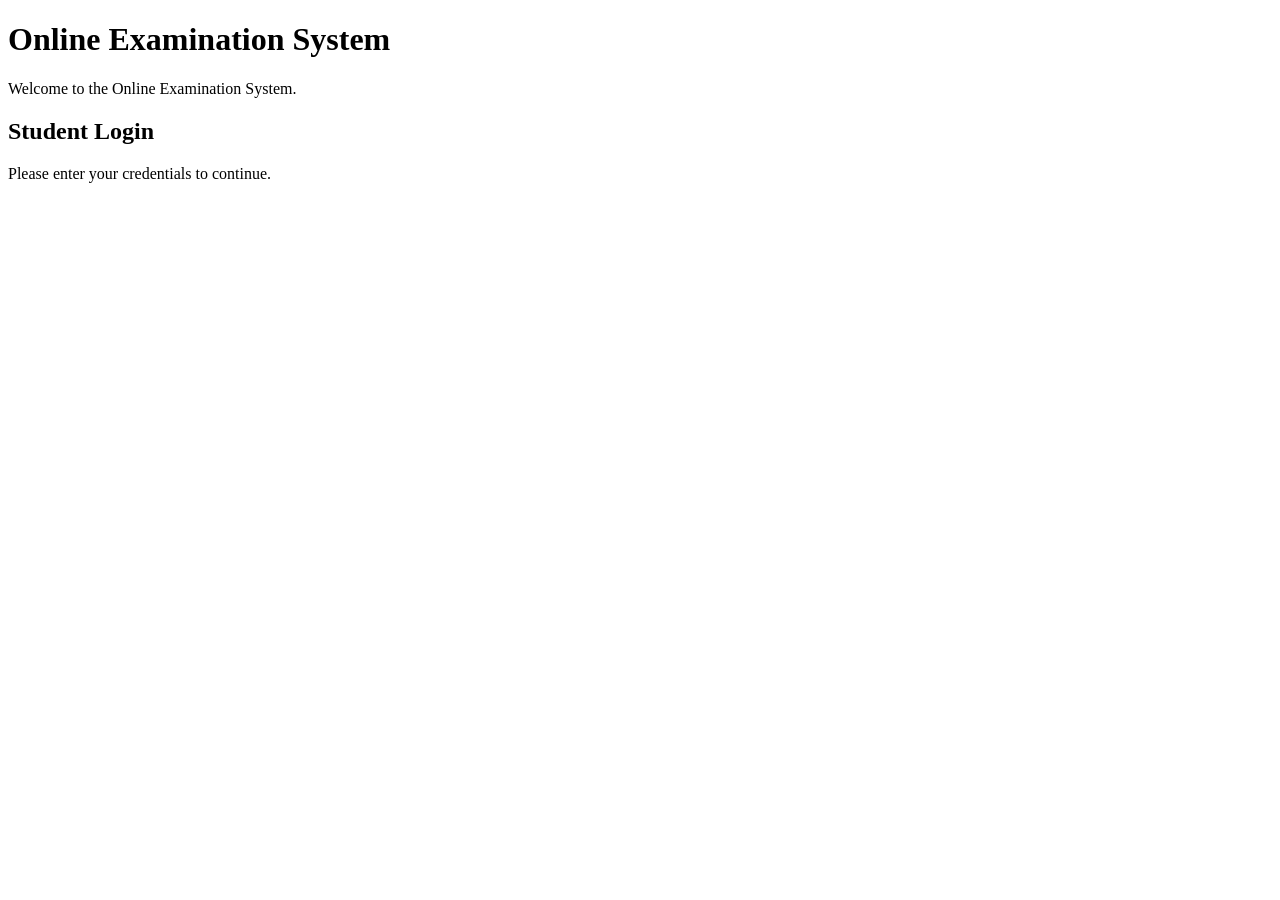
==== index.html @ 04d84b93 "Added Login Page Structure" ====
<!DOCTYPE html>
<html>
<head>
    <title>Online Examination System</title>
</head>
<body>

    <h1>Online Examination System</h1>

    <p>Welcome to the Online Examination System.</p>

    <h2>Student Login</h2>

    <div id="login-section">
        <p>Please enter your credentials to continue.</p>
    </div>

</body>
</html>
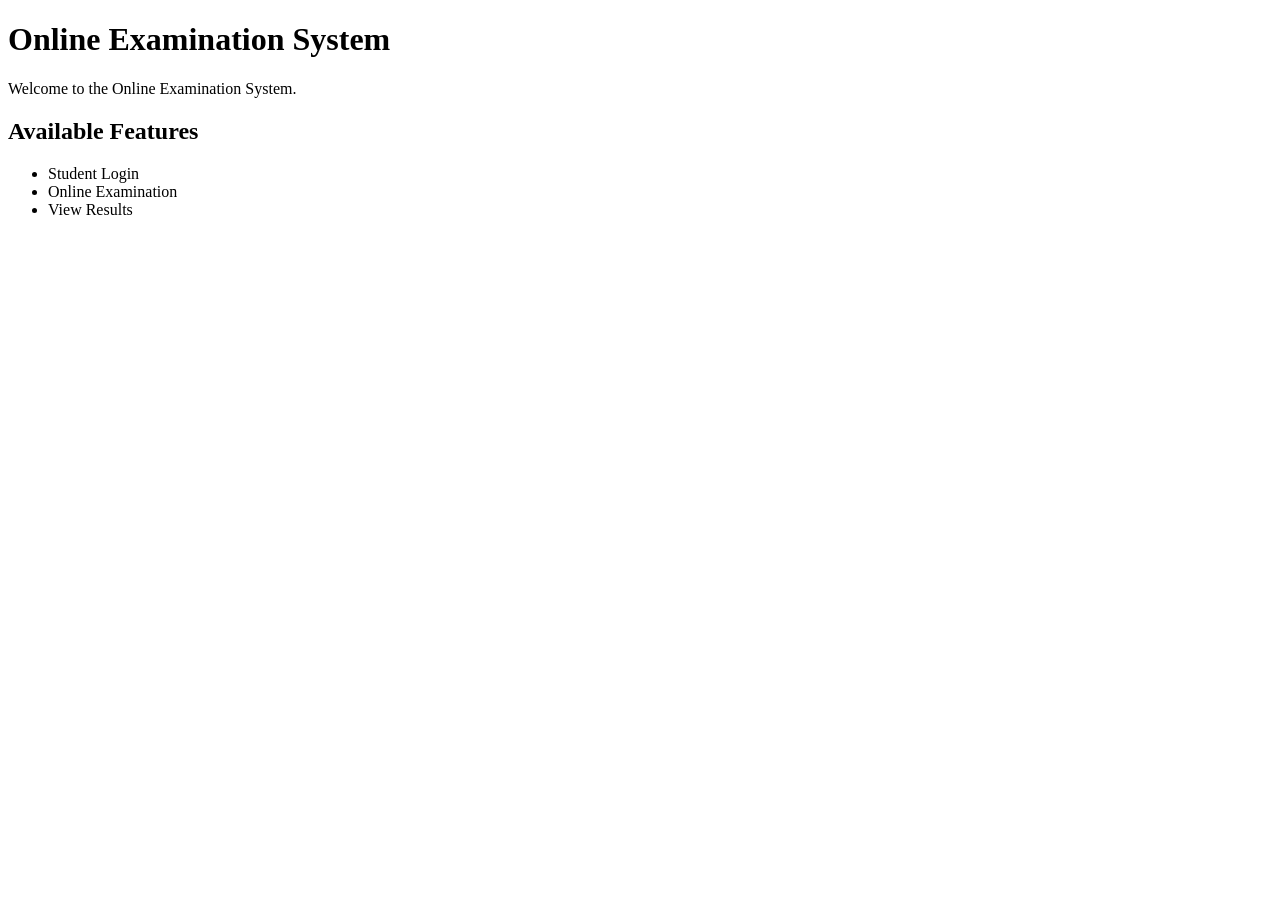
==== commit 300b7077: "restored original state" ====
--- a/index.html
+++ b/index.html
@@ -9,11 +9,13 @@
 
     <p>Welcome to the Online Examination System.</p>
 
-    <h2>Student Login</h2>
+    <h2>Available Features</h2>
 
-    <div id="login-section">
-        <p>Please enter your credentials to continue.</p>
-    </div>
+    <ul>
+        <li>Student Login</li>
+        <li>Online Examination</li>
+        <li>View Results</li>
+    </ul>
 
 </body>
 </html>
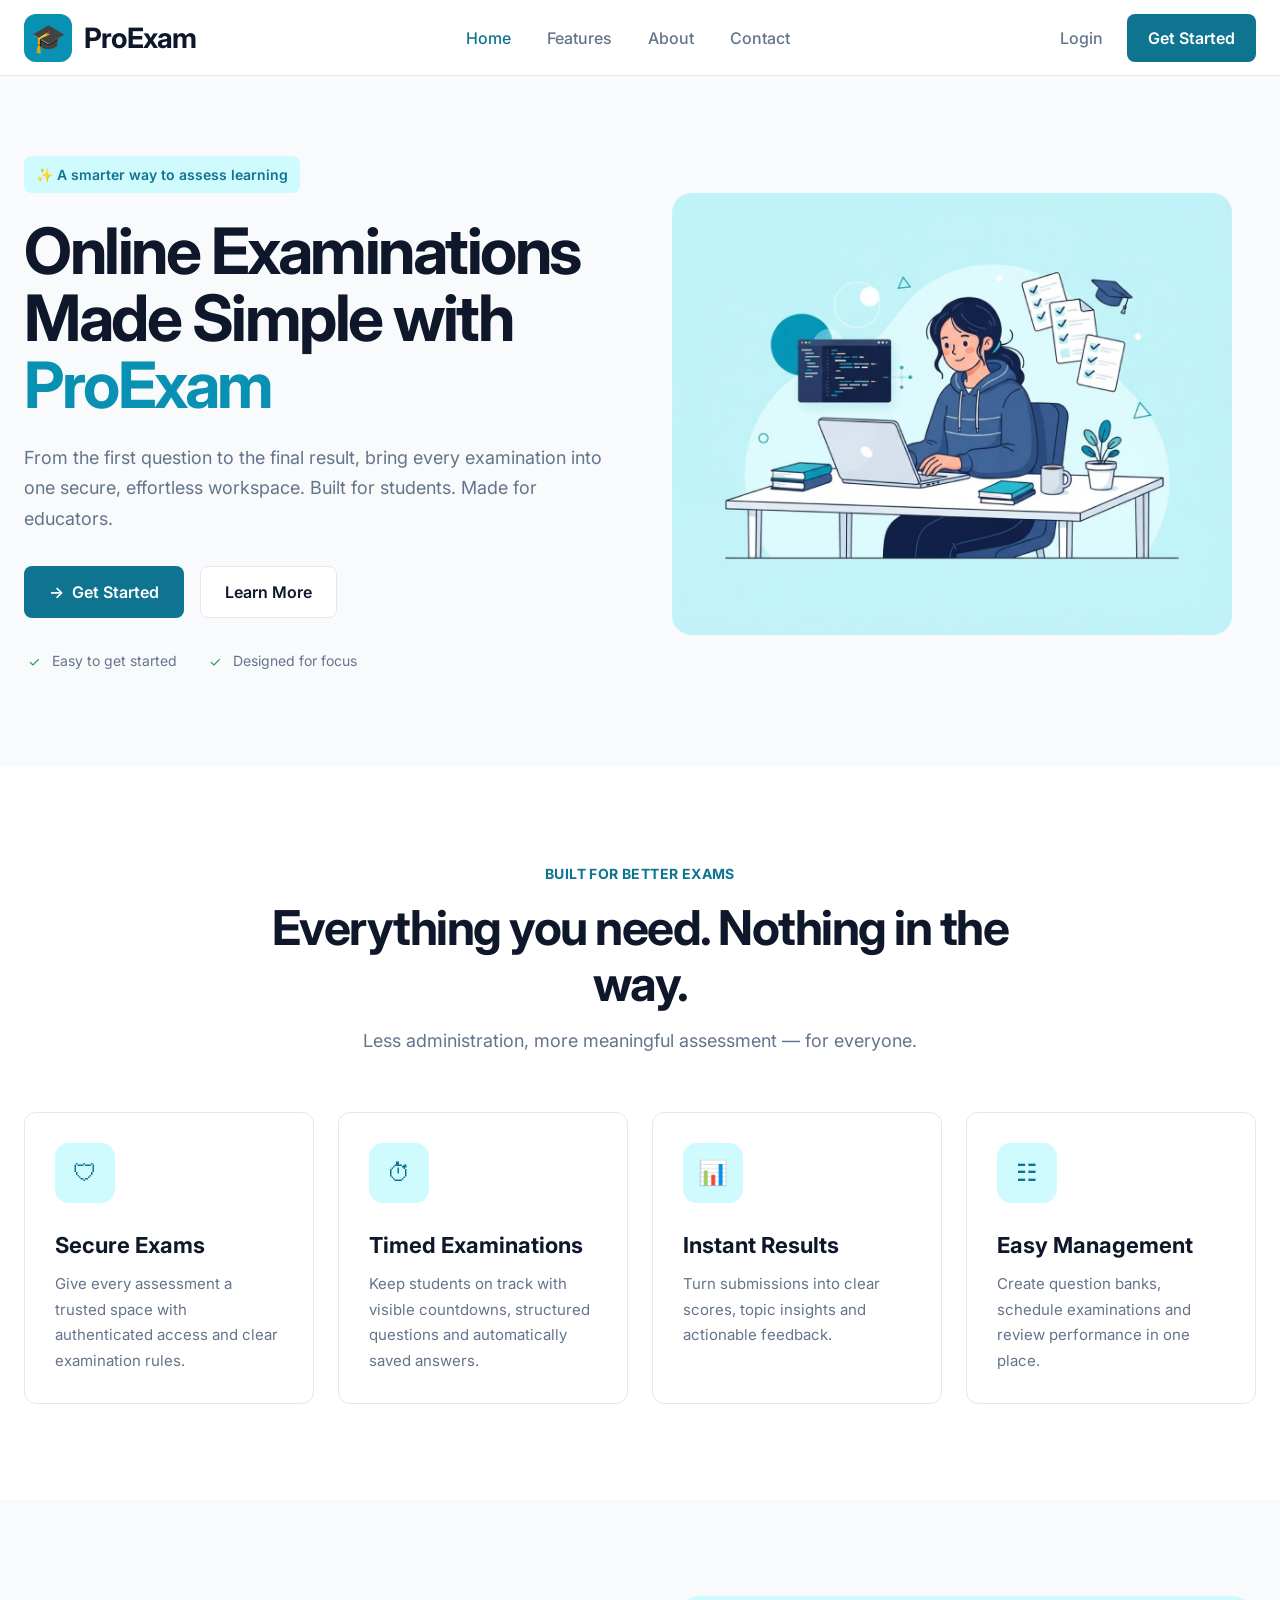
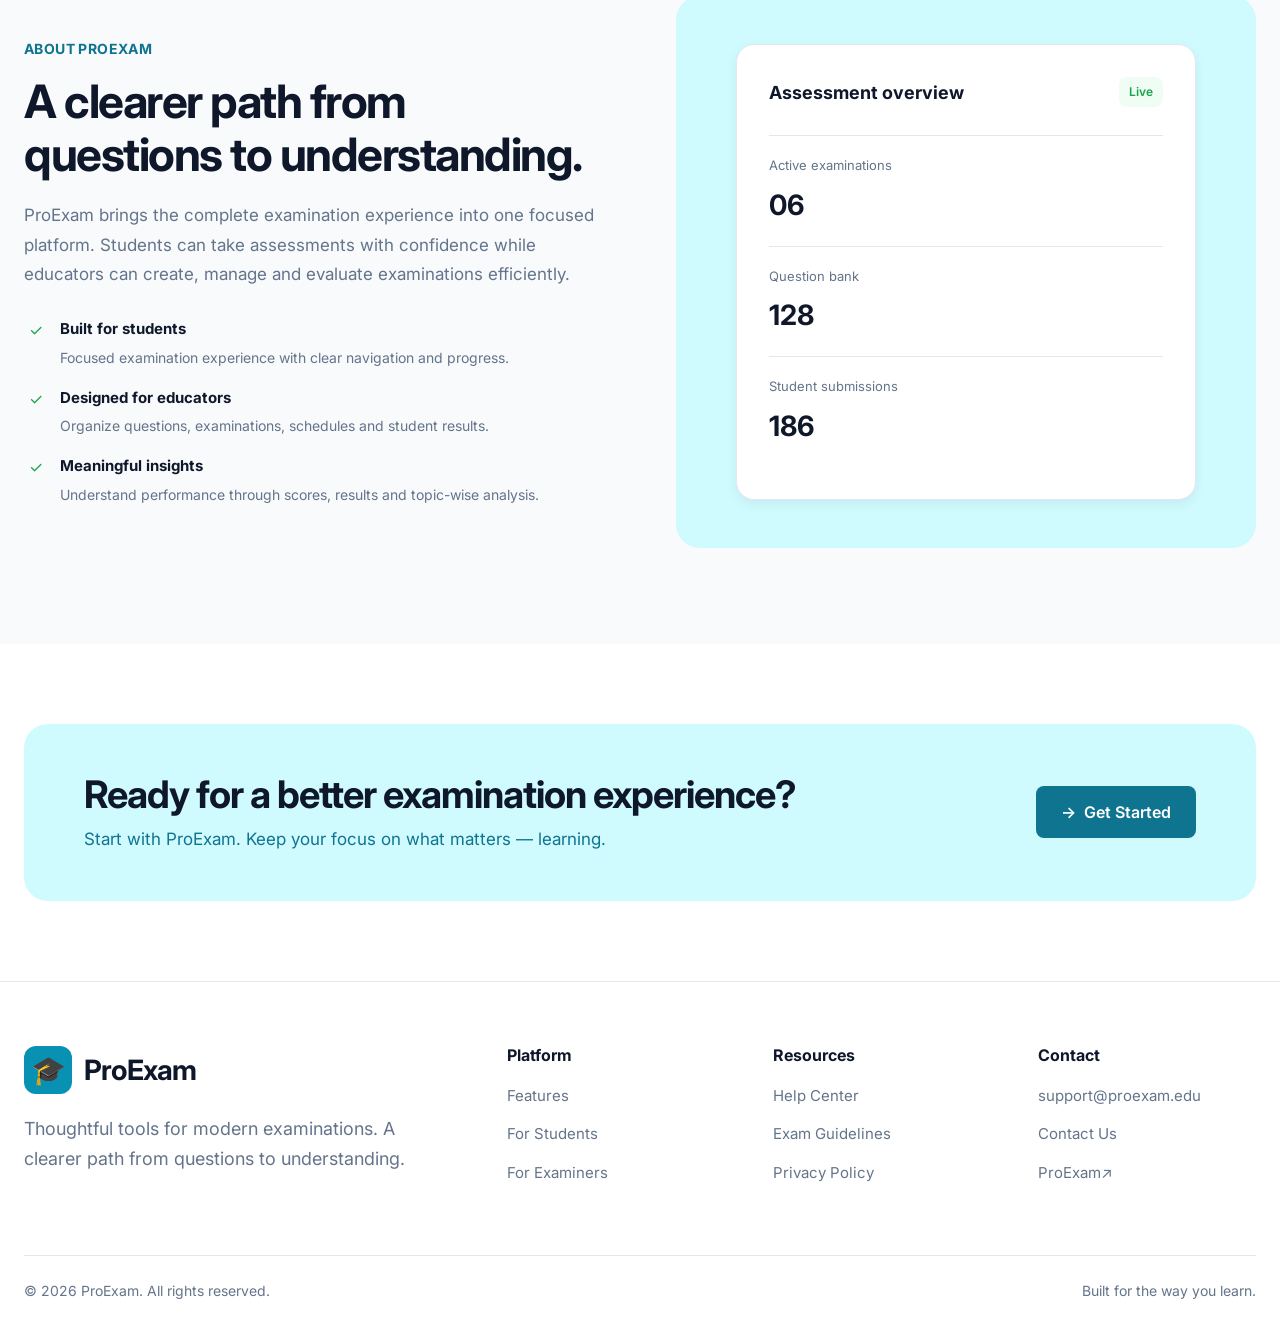
==== commit 5bfd2e41: "Build ProExam core UI and landing page" ====
--- a/index.html
+++ b/index.html
@@ -1,21 +1,714 @@
 <!DOCTYPE html>
-<html>
+<html lang="en">
 <head>
-    <title>Online Examination System</title>
+    <meta charset="UTF-8">
+
+    <meta
+        name="viewport"
+        content="width=device-width, initial-scale=1.0"
+    >
+
+    <meta
+        name="description"
+        content="ProExam — a focused online examination platform for students and educators."
+    >
+
+    <title>ProExam | Online Examinations Made Simple</title>
+
+    <!-- Google Font -->
+    <link
+        rel="preconnect"
+        href="https://fonts.googleapis.com"
+    >
+
+    <link
+        rel="preconnect"
+        href="https://fonts.gstatic.com"
+        crossorigin
+    >
+
+    <link
+        href="https://fonts.googleapis.com/css2?family=Inter:wght@400;500;600;700&display=swap"
+        rel="stylesheet"
+    >
+
+    <!-- ProExam Styles -->
+    <link rel="stylesheet" href="css/style.css">
+    <link rel="stylesheet" href="css/components.css">
+    <link rel="stylesheet" href="css/responsive.css">
+    <link rel="stylesheet" href="css/landing.css">
 </head>
+
 <body>
 
-    <h1>Online Examination System</h1>
-
-    <p>Welcome to the Online Examination System.</p>
-
-    <h2>Available Features</h2>
-
-    <ul>
-        <li>Student Login</li>
-        <li>Online Examination</li>
-        <li>View Results</li>
-    </ul>
+    <!-- =====================================
+         NAVBAR
+         ===================================== -->
+
+    <header class="navbar">
+
+        <div class="container navbar-inner">
+
+            <a href="index.html" class="brand">
+                <span class="brand-mark" aria-hidden="true">
+                    🎓
+                </span>
+
+                <span>ProExam</span>
+            </a>
+
+
+            <nav class="nav-links" aria-label="Primary navigation">
+
+                <a
+                    href="#home"
+                    class="nav-link active"
+                >
+                    Home
+                </a>
+
+                <a
+                    href="#features"
+                    class="nav-link"
+                >
+                    Features
+                </a>
+
+                <a
+                    href="#about"
+                    class="nav-link"
+                >
+                    About
+                </a>
+
+                <a
+                    href="#contact"
+                    class="nav-link"
+                >
+                    Contact
+                </a>
+
+            </nav>
+
+
+            <div class="nav-actions">
+
+                <a
+                    href="pages/login.html"
+                    class="nav-link"
+                >
+                    Login
+                </a>
+
+                <a
+                    href="pages/register.html"
+                    class="btn btn-primary"
+                >
+                    Get Started
+                </a>
+
+            </div>
+
+        </div>
+
+    </header>
+
+
+    <main>
+
+        <!-- =====================================
+             HERO
+             ===================================== -->
+
+        <section
+            id="home"
+            class="hero"
+        >
+
+            <div class="container hero-grid">
+
+                <div class="hero-content">
+
+                    <span class="hero-eyebrow">
+                        ✨ A smarter way to assess learning
+                    </span>
+
+
+                    <h1 class="hero-title">
+                        Online Examinations
+                        Made Simple with
+                        <span class="highlight">
+                            ProExam
+                        </span>
+                    </h1>
+
+
+                    <p class="hero-description">
+                        From the first question to the final result,
+                        bring every examination into one secure,
+                        effortless workspace. Built for students.
+                        Made for educators.
+                    </p>
+
+
+                    <div class="hero-actions">
+
+                        <a
+                            href="pages/register.html"
+                            class="btn btn-primary btn-lg"
+                        >
+                            <span>→</span>
+                            Get Started
+                        </a>
+
+                        <a
+                            href="#features"
+                            class="btn btn-secondary btn-lg"
+                        >
+                            Learn More
+                        </a>
+
+                    </div>
+
+
+                    <div class="hero-trust">
+
+                        <div class="hero-trust-item">
+                            <span class="hero-trust-icon">
+                                ✓
+                            </span>
+
+                            <span>
+                                Easy to get started
+                            </span>
+                        </div>
+
+
+                        <div class="hero-trust-item">
+                            <span class="hero-trust-icon">
+                                ✓
+                            </span>
+
+                            <span>
+                                Designed for focus
+                            </span>
+                        </div>
+
+                    </div>
+
+                </div>
+
+
+                <!-- Hero visual -->
+
+                <div>
+                    <img
+                    src="assets/images/node-44.png"
+                    alt="Student taking an online examination"
+                    class="hero-illustration"
+                    >
+                </div>
+
+            </div>
+
+        </section>
+
+
+        <!-- =====================================
+             FEATURES
+             ===================================== -->
+
+        <section
+            id="features"
+            class="features-section"
+        >
+
+            <div class="container">
+
+                <div class="section-heading">
+
+                    <span class="section-eyebrow">
+                        Built for better exams
+                    </span>
+
+                    <h2 class="section-title">
+                        Everything you need.
+                        Nothing in the way.
+                    </h2>
+
+                    <p class="section-description">
+                        Less administration, more meaningful
+                        assessment — for everyone.
+                    </p>
+
+                </div>
+
+
+                <div class="features-grid">
+
+
+                    <!-- Feature 1 -->
+
+                    <article class="feature-card">
+
+                        <div class="feature-icon">
+                            🛡
+                        </div>
+
+                        <h3 class="feature-title">
+                            Secure Exams
+                        </h3>
+
+                        <p class="feature-description">
+                            Give every assessment a trusted space
+                            with authenticated access and clear
+                            examination rules.
+                        </p>
+
+                    </article>
+
+
+                    <!-- Feature 2 -->
+
+                    <article class="feature-card">
+
+                        <div class="feature-icon">
+                            ⏱
+                        </div>
+
+                        <h3 class="feature-title">
+                            Timed Examinations
+                        </h3>
+
+                        <p class="feature-description">
+                            Keep students on track with visible
+                            countdowns, structured questions and
+                            automatically saved answers.
+                        </p>
+
+                    </article>
+
+
+                    <!-- Feature 3 -->
+
+                    <article class="feature-card">
+
+                        <div class="feature-icon">
+                            📊
+                        </div>
+
+                        <h3 class="feature-title">
+                            Instant Results
+                        </h3>
+
+                        <p class="feature-description">
+                            Turn submissions into clear scores,
+                            topic insights and actionable feedback.
+                        </p>
+
+                    </article>
+
+
+                    <!-- Feature 4 -->
+
+                    <article class="feature-card">
+
+                        <div class="feature-icon">
+                            ☷
+                        </div>
+
+                        <h3 class="feature-title">
+                            Easy Management
+                        </h3>
+
+                        <p class="feature-description">
+                            Create question banks, schedule
+                            examinations and review performance
+                            in one place.
+                        </p>
+
+                    </article>
+
+                </div>
+
+            </div>
+
+        </section>
+
+
+        <!-- =====================================
+             ABOUT
+             ===================================== -->
+
+        <section
+            id="about"
+            class="about-section"
+        >
+
+            <div class="container about-grid">
+
+
+                <div class="about-content">
+
+                    <span class="section-eyebrow">
+                        About ProExam
+                    </span>
+
+                    <h2 class="about-title">
+                        A clearer path from questions
+                        to understanding.
+                    </h2>
+
+                    <p class="about-description">
+                        ProExam brings the complete examination
+                        experience into one focused platform.
+                        Students can take assessments with
+                        confidence while educators can create,
+                        manage and evaluate examinations efficiently.
+                    </p>
+
+
+                    <div class="about-points">
+
+                        <div class="about-point">
+
+                            <div class="about-point-icon">
+                                ✓
+                            </div>
+
+                            <div>
+                                <strong>
+                                    Built for students
+                                </strong>
+
+                                <span>
+                                    Focused examination experience
+                                    with clear navigation and progress.
+                                </span>
+                            </div>
+
+                        </div>
+
+
+                        <div class="about-point">
+
+                            <div class="about-point-icon">
+                                ✓
+                            </div>
+
+                            <div>
+                                <strong>
+                                    Designed for educators
+                                </strong>
+
+                                <span>
+                                    Organize questions, examinations,
+                                    schedules and student results.
+                                </span>
+                            </div>
+
+                        </div>
+
+
+                        <div class="about-point">
+
+                            <div class="about-point-icon">
+                                ✓
+                            </div>
+
+                            <div>
+                                <strong>
+                                    Meaningful insights
+                                </strong>
+
+                                <span>
+                                    Understand performance through
+                                    scores, results and topic-wise analysis.
+                                </span>
+                            </div>
+
+                        </div>
+
+                    </div>
+
+                </div>
+
+
+                <div class="about-visual">
+
+                    <div class="about-panel">
+
+                        <div class="about-panel-header">
+
+                            <span class="about-panel-title">
+                                Assessment overview
+                            </span>
+
+                            <span class="about-panel-status">
+                                Live
+                            </span>
+
+                        </div>
+
+
+                        <div class="about-stat">
+
+                            <span class="about-stat-label">
+                                Active examinations
+                            </span>
+
+                            <span class="about-stat-value">
+                                06
+                            </span>
+
+                        </div>
+
+
+                        <div class="about-stat">
+
+                            <span class="about-stat-label">
+                                Question bank
+                            </span>
+
+                            <span class="about-stat-value">
+                                128
+                            </span>
+
+                        </div>
+
+
+                        <div class="about-stat">
+
+                            <span class="about-stat-label">
+                                Student submissions
+                            </span>
+
+                            <span class="about-stat-value">
+                                186
+                            </span>
+
+                        </div>
+
+                    </div>
+
+                </div>
+
+            </div>
+
+        </section>
+
+
+        <!-- =====================================
+             CTA
+             ===================================== -->
+
+        <section class="cta-section">
+
+            <div class="container">
+
+                <div class="cta">
+
+                    <div class="cta-content">
+
+                        <h2 class="cta-title">
+                            Ready for a better examination experience?
+                        </h2>
+
+                        <p class="cta-description">
+                            Start with ProExam. Keep your focus
+                            on what matters — learning.
+                        </p>
+
+                    </div>
+
+
+                    <a
+                        href="pages/register.html"
+                        class="btn btn-primary btn-lg"
+                    >
+                        <span>→</span>
+                        Get Started
+                    </a>
+
+                </div>
+
+            </div>
+
+        </section>
+
+    </main>
+
+
+    <!-- =====================================
+         FOOTER
+         ===================================== -->
+
+    <footer
+        id="contact"
+        class="footer"
+    >
+
+        <div class="container">
+
+            <div class="footer-grid">
+
+
+                <!-- Brand -->
+
+                <div class="footer-brand">
+
+                    <a
+                        href="index.html"
+                        class="brand"
+                    >
+
+                        <span class="brand-mark">
+                            🎓
+                        </span>
+
+                        <span>
+                            ProExam
+                        </span>
+
+                    </a>
+
+
+                    <p
+                        class="hero-description"
+                        style="margin-top: 20px; max-width: 420px;"
+                    >
+                        Thoughtful tools for modern examinations.
+                        A clearer path from questions to understanding.
+                    </p>
+
+                </div>
+
+
+                <!-- Platform -->
+
+                <div>
+
+                    <h3 class="footer-title">
+                        Platform
+                    </h3>
+
+                    <div class="footer-links">
+
+                        <a
+                            href="#features"
+                            class="footer-link"
+                        >
+                            Features
+                        </a>
+
+                        <a
+                            href="#about"
+                            class="footer-link"
+                        >
+                            For Students
+                        </a>
+
+                        <a
+                            href="#about"
+                            class="footer-link"
+                        >
+                            For Examiners
+                        </a>
+
+                    </div>
+
+                </div>
+
+
+                <!-- Resources -->
+
+                <div>
+
+                    <h3 class="footer-title">
+                        Resources
+                    </h3>
+
+                    <div class="footer-links">
+
+                        <a
+                            href="#"
+                            class="footer-link"
+                        >
+                            Help Center
+                        </a>
+
+                        <a
+                            href="#"
+                            class="footer-link"
+                        >
+                            Exam Guidelines
+                        </a>
+
+                        <a
+                            href="#"
+                            class="footer-link"
+                        >
+                            Privacy Policy
+                        </a>
+
+                    </div>
+
+                </div>
+
+
+                <!-- Contact -->
+
+                <div>
+
+                    <h3 class="footer-title">
+                        Contact
+                    </h3>
+
+                    <div class="footer-links">
+
+                        <a
+                            href="mailto:support@proexam.edu"
+                            class="footer-link"
+                        >
+                            support@proexam.edu
+                        </a>
+
+                        <a
+                            href="#contact"
+                            class="footer-link"
+                        >
+                            Contact Us
+                        </a>
+
+                        <a
+                            href="#"
+                            class="footer-link"
+                        >
+                            ProExam↗
+                        </a>
+
+                    </div>
+
+                </div>
+
+            </div>
+
+
+            <div class="footer-bottom">
+
+                <span>
+                    © 2026 ProExam. All rights reserved.
+                </span>
+
+                <span>
+                    Built for the way you learn.
+                </span>
+
+            </div>
+
+        </div>
+
+    </footer>
 
 </body>
 </html>
--- a/css/style.css
+++ b/css/style.css
@@ -0,0 +1,236 @@
+/* =========================================
+   PROEXAM — CORE DESIGN SYSTEM
+   ========================================= */
+
+:root {
+    /* Brand */
+    --color-primary: #0891B2;
+    --color-primary-dark: #0E7490;
+    --color-primary-light: #CFFAFE;
+
+    /* Background */
+    --color-background: #F8FAFC;
+    --color-surface: #FFFFFF;
+
+    /* Typography */
+    --color-text: #0F172A;
+    --color-muted: #64748B;
+
+    /* Border */
+    --color-border: #E2E8F0;
+
+    /* Semantic */
+    --color-success: #16A34A;
+    --color-warning: #D97706;
+    --color-error: #DC2626;
+
+    --color-success-light: #F0FDF4;
+    --color-warning-light: #FFFBEB;
+    --color-error-light: #FEF2F2;
+
+    /* Typography */
+    --font-family:
+        "Inter",
+        -apple-system,
+        BlinkMacSystemFont,
+        "Segoe UI",
+        sans-serif;
+
+    /* 8px spacing system */
+    --space-1: 4px;
+    --space-2: 8px;
+    --space-3: 12px;
+    --space-4: 16px;
+    --space-5: 20px;
+    --space-6: 24px;
+    --space-8: 32px;
+    --space-10: 40px;
+    --space-12: 48px;
+    --space-16: 64px;
+
+    /* Border radius */
+    --radius-sm: 6px;
+    --radius-md: 8px;
+    --radius-lg: 12px;
+    --radius-xl: 16px;
+
+    /* Shadows */
+    --shadow-sm:
+        0 1px 2px rgba(15, 23, 42, 0.04);
+
+    --shadow-md:
+        0 4px 12px rgba(15, 23, 42, 0.06);
+
+    /* Layout */
+    --content-width: 1280px;
+
+    /* Transitions */
+    --transition-fast: 150ms ease;
+    --transition-normal: 200ms ease;
+}
+
+
+/* =========================================
+   RESET
+   ========================================= */
+
+* {
+    margin: 0;
+    padding: 0;
+    box-sizing: border-box;
+}
+
+html {
+    scroll-behavior: smooth;
+}
+
+body {
+    font-family: var(--font-family);
+    background: var(--color-background);
+    color: var(--color-text);
+    line-height: 1.5;
+    -webkit-font-smoothing: antialiased;
+}
+
+img {
+    max-width: 100%;
+    display: block;
+}
+
+button,
+input,
+textarea,
+select {
+    font: inherit;
+}
+
+button {
+    cursor: pointer;
+}
+
+a {
+    color: inherit;
+    text-decoration: none;
+}
+
+ul,
+ol {
+    list-style: none;
+}
+
+
+/* =========================================
+   TYPOGRAPHY
+   ========================================= */
+
+h1,
+h2,
+h3,
+h4,
+h5,
+h6 {
+    color: var(--color-text);
+    font-weight: 700;
+    line-height: 1.2;
+}
+
+h1 {
+    font-size: 48px;
+    letter-spacing: -1.5px;
+}
+
+h2 {
+    font-size: 36px;
+    letter-spacing: -1px;
+}
+
+h3 {
+    font-size: 24px;
+}
+
+h4 {
+    font-size: 20px;
+}
+
+p {
+    color: var(--color-muted);
+}
+
+.text-muted {
+    color: var(--color-muted);
+}
+
+.text-primary {
+    color: var(--color-primary);
+}
+
+.text-success {
+    color: var(--color-success);
+}
+
+.text-warning {
+    color: var(--color-warning);
+}
+
+.text-error {
+    color: var(--color-error);
+}
+
+
+/* =========================================
+   LAYOUT
+   ========================================= */
+
+.container {
+    width: min(
+        calc(100% - 48px),
+        var(--content-width)
+    );
+
+    margin-inline: auto;
+}
+
+.section {
+    padding: var(--space-16) 0;
+}
+
+.flex {
+    display: flex;
+}
+
+.flex-column {
+    display: flex;
+    flex-direction: column;
+}
+
+.items-center {
+    align-items: center;
+}
+
+.justify-between {
+    justify-content: space-between;
+}
+
+.justify-center {
+    justify-content: center;
+}
+
+.gap-2 {
+    gap: var(--space-2);
+}
+
+.gap-4 {
+    gap: var(--space-4);
+}
+
+.gap-6 {
+    gap: var(--space-6);
+}
+
+.gap-8 {
+    gap: var(--space-8);
+}
+
+.text-center {
+    text-align: center;
+}
--- a/css/components.css
+++ b/css/components.css
@@ -0,0 +1,623 @@
+/* =========================================
+   PROEXAM — REUSABLE COMPONENTS
+   ========================================= */
+
+
+/* =========================================
+   BUTTONS
+   ========================================= */
+
+.btn {
+    display: inline-flex;
+    align-items: center;
+    justify-content: center;
+    gap: 8px;
+
+    min-height: 48px;
+    padding: 0 20px;
+
+    border: 1px solid transparent;
+    border-radius: var(--radius-md);
+
+    font-size: 16px;
+    font-weight: 600;
+    line-height: 1;
+
+    cursor: pointer;
+
+    transition:
+        background var(--transition-fast),
+        border-color var(--transition-fast),
+        color var(--transition-fast),
+        transform var(--transition-fast),
+        box-shadow var(--transition-fast);
+}
+
+.btn:hover {
+    transform: translateY(-1px);
+}
+
+
+/* Primary */
+
+.btn-primary {
+    background: var(--color-primary-dark);
+    color: #FFFFFF;
+}
+
+.btn-primary:hover {
+    background: #0B667D;
+}
+
+
+/* Secondary */
+
+.btn-secondary {
+    background: var(--color-surface);
+    color: var(--color-text);
+    border-color: var(--color-border);
+}
+
+.btn-secondary:hover {
+    background: #F8FAFC;
+    border-color: #CBD5E1;
+}
+
+
+/* Outline */
+
+.btn-outline {
+    background: transparent;
+    color: var(--color-primary-dark);
+    border-color: var(--color-primary);
+}
+
+.btn-outline:hover {
+    background: var(--color-primary-light);
+}
+
+
+/* Ghost */
+
+.btn-ghost {
+    background: transparent;
+    color: var(--color-primary-dark);
+}
+
+.btn-ghost:hover {
+    background: var(--color-primary-light);
+}
+
+
+/* Danger */
+
+.btn-danger {
+    background: var(--color-error);
+    color: #FFFFFF;
+}
+
+.btn-danger:hover {
+    background: #B91C1C;
+}
+
+
+/* Button sizes */
+
+.btn-sm {
+    min-height: 40px;
+    padding: 0 16px;
+    font-size: 14px;
+}
+
+.btn-lg {
+    min-height: 52px;
+    padding: 0 24px;
+    font-size: 16px;
+}
+
+
+/* Disabled */
+
+.btn:disabled,
+.btn.disabled {
+    opacity: 0.55;
+    cursor: not-allowed;
+    transform: none;
+}
+
+
+/* =========================================
+   CARDS
+   ========================================= */
+
+.card {
+    background: var(--color-surface);
+    border: 1px solid var(--color-border);
+    border-radius: var(--radius-lg);
+    box-shadow: var(--shadow-sm);
+}
+
+.card-body {
+    padding: var(--space-6);
+}
+
+.card-header {
+    padding: var(--space-6);
+    border-bottom: 1px solid var(--color-border);
+}
+
+.card-footer {
+    padding: var(--space-6);
+    border-top: 1px solid var(--color-border);
+}
+
+.card-interactive {
+    transition:
+        transform var(--transition-normal),
+        box-shadow var(--transition-normal),
+        border-color var(--transition-normal);
+}
+
+.card-interactive:hover {
+    transform: translateY(-2px);
+    box-shadow: var(--shadow-md);
+    border-color: #CBD5E1;
+}
+
+
+/* =========================================
+   STATUS BADGES
+   ========================================= */
+
+.badge {
+    display: inline-flex;
+    align-items: center;
+    gap: 6px;
+
+    padding: 6px 10px;
+
+    border-radius: var(--radius-md);
+
+    font-size: 13px;
+    font-weight: 600;
+    line-height: 1;
+}
+
+.badge-primary {
+    background: var(--color-primary-light);
+    color: var(--color-primary-dark);
+}
+
+.badge-success {
+    background: var(--color-success-light);
+    color: var(--color-success);
+}
+
+.badge-warning {
+    background: var(--color-warning-light);
+    color: var(--color-warning);
+}
+
+.badge-error {
+    background: var(--color-error-light);
+    color: var(--color-error);
+}
+
+.badge-neutral {
+    background: #F1F5F9;
+    color: var(--color-muted);
+}
+
+
+/* =========================================
+   FORM CONTROLS
+   ========================================= */
+
+.form-group {
+    display: flex;
+    flex-direction: column;
+    gap: 8px;
+}
+
+.form-label {
+    color: var(--color-text);
+    font-size: 14px;
+    font-weight: 600;
+}
+
+.form-input,
+.form-select,
+.form-textarea {
+    width: 100%;
+
+    padding: 0 16px;
+
+    background: var(--color-surface);
+    color: var(--color-text);
+
+    border: 1px solid var(--color-border);
+    border-radius: var(--radius-md);
+
+    outline: none;
+
+    transition:
+        border-color var(--transition-fast),
+        box-shadow var(--transition-fast);
+}
+
+.form-input,
+.form-select {
+    height: 52px;
+}
+
+.form-textarea {
+    min-height: 120px;
+    padding-top: 14px;
+    padding-bottom: 14px;
+    resize: vertical;
+}
+
+.form-input::placeholder,
+.form-textarea::placeholder {
+    color: #94A3B8;
+}
+
+.form-input:focus,
+.form-select:focus,
+.form-textarea:focus {
+    border-color: var(--color-primary);
+    box-shadow:
+        0 0 0 3px rgba(8, 145, 178, 0.12);
+}
+
+.form-input.error,
+.form-select.error,
+.form-textarea.error {
+    border-color: var(--color-error);
+}
+
+.form-input:disabled,
+.form-select:disabled,
+.form-textarea:disabled {
+    background: #F8FAFC;
+    cursor: not-allowed;
+}
+
+.form-error {
+    color: var(--color-error);
+    font-size: 13px;
+}
+
+.form-help {
+    color: var(--color-muted);
+    font-size: 13px;
+}
+
+
+/* =========================================
+   ALERTS
+   ========================================= */
+
+.alert {
+    display: flex;
+    align-items: center;
+    gap: 12px;
+
+    padding: 16px;
+
+    border-radius: var(--radius-lg);
+
+    font-size: 14px;
+}
+
+.alert-success {
+    background: var(--color-success-light);
+    color: var(--color-success);
+}
+
+.alert-warning {
+    background: var(--color-warning-light);
+    color: var(--color-warning);
+}
+
+.alert-error {
+    background: var(--color-error-light);
+    color: var(--color-error);
+}
+
+.alert-info {
+    background: var(--color-primary-light);
+    color: var(--color-primary-dark);
+}
+
+
+/* =========================================
+   PROGRESS BAR
+   ========================================= */
+
+.progress {
+    width: 100%;
+    height: 8px;
+
+    overflow: hidden;
+
+    background: #E2E8F0;
+    border-radius: 999px;
+}
+
+.progress-bar {
+    height: 100%;
+
+    background: var(--color-primary);
+    border-radius: inherit;
+
+    transition: width 300ms ease;
+}
+
+
+/* =========================================
+   PUBLIC NAVBAR
+   ========================================= */
+
+.navbar {
+    height: 76px;
+
+    background: var(--color-surface);
+    border-bottom: 1px solid var(--color-border);
+}
+
+.navbar-inner {
+    height: 100%;
+
+    display: flex;
+    align-items: center;
+    justify-content: space-between;
+}
+
+.brand {
+    display: inline-flex;
+    align-items: center;
+    gap: 12px;
+
+    color: var(--color-text);
+
+    font-size: 28px;
+    font-weight: 700;
+    letter-spacing: -0.8px;
+}
+
+.brand-mark {
+    width: 48px;
+    height: 48px;
+
+    display: grid;
+    place-items: center;
+
+    background: var(--color-primary);
+    color: #FFFFFF;
+
+    border-radius: 12px;
+}
+
+.nav-links {
+    display: flex;
+    align-items: center;
+    gap: 36px;
+}
+
+.nav-link {
+    color: var(--color-muted);
+    font-size: 16px;
+    font-weight: 500;
+
+    transition: color var(--transition-fast);
+}
+
+.nav-link:hover,
+.nav-link.active {
+    color: var(--color-primary-dark);
+}
+
+.nav-actions {
+    display: flex;
+    align-items: center;
+    gap: 24px;
+}
+
+
+/* =========================================
+   FOOTER
+   ========================================= */
+
+.footer {
+    background: var(--color-surface);
+    border-top: 1px solid var(--color-border);
+
+    padding: 64px 0 24px;
+}
+
+.footer-grid {
+    display: grid;
+    grid-template-columns: 2fr 1fr 1fr 1fr;
+    gap: 48px;
+}
+
+.footer-title {
+    margin-bottom: 20px;
+
+    color: var(--color-text);
+    font-size: 16px;
+    font-weight: 700;
+}
+
+.footer-links {
+    display: flex;
+    flex-direction: column;
+    gap: 16px;
+}
+
+.footer-link {
+    color: var(--color-muted);
+    font-size: 15px;
+
+    transition: color var(--transition-fast);
+}
+
+.footer-link:hover {
+    color: var(--color-primary-dark);
+}
+
+.footer-bottom {
+    display: flex;
+    align-items: center;
+    justify-content: space-between;
+
+    margin-top: 48px;
+    padding-top: 24px;
+
+    border-top: 1px solid var(--color-border);
+
+    color: var(--color-muted);
+    font-size: 14px;
+}
+
+
+/* =========================================
+   TABLE
+   ========================================= */
+
+.table-wrapper {
+    width: 100%;
+    overflow-x: auto;
+}
+
+.table {
+    width: 100%;
+    border-collapse: collapse;
+}
+
+.table th,
+.table td {
+    padding: 16px;
+
+    text-align: left;
+
+    border-bottom: 1px solid var(--color-border);
+}
+
+.table th {
+    background: #F8FAFC;
+
+    color: var(--color-muted);
+
+    font-size: 14px;
+    font-weight: 600;
+}
+
+.table td {
+    color: var(--color-text);
+    font-size: 15px;
+}
+
+
+/* =========================================
+   MODAL
+   ========================================= */
+
+.modal-overlay {
+    position: fixed;
+    inset: 0;
+
+    display: flex;
+    align-items: center;
+    justify-content: center;
+
+    padding: 24px;
+
+    background: rgba(15, 23, 42, 0.35);
+
+    z-index: 1000;
+}
+
+.modal {
+    width: min(100%, 560px);
+
+    background: var(--color-surface);
+
+    border: 1px solid var(--color-border);
+    border-radius: var(--radius-xl);
+
+    box-shadow:
+        0 20px 50px rgba(15, 23, 42, 0.15);
+}
+
+.modal-header {
+    display: flex;
+    align-items: center;
+    justify-content: space-between;
+
+    padding: 24px;
+
+    border-bottom: 1px solid var(--color-border);
+}
+
+.modal-body {
+    padding: 24px;
+}
+
+.modal-footer {
+    display: flex;
+    justify-content: flex-end;
+    gap: 12px;
+
+    padding: 24px;
+
+    border-top: 1px solid var(--color-border);
+}
+
+
+/* =========================================
+   AVATAR
+   ========================================= */
+
+.avatar {
+    width: 40px;
+    height: 40px;
+
+    display: grid;
+    place-items: center;
+
+    border-radius: 50%;
+
+    background: var(--color-primary-light);
+    color: var(--color-primary-dark);
+
+    font-size: 14px;
+    font-weight: 700;
+}
+
+.avatar-sm {
+    width: 32px;
+    height: 32px;
+
+    font-size: 12px;
+}
+
+.avatar-lg {
+    width: 56px;
+    height: 56px;
+
+    font-size: 18px;
+}
+
+
+/* =========================================
+   DIVIDER
+   ========================================= */
+
+.divider {
+    width: 100%;
+    height: 1px;
+
+    background: var(--color-border);
+}
--- a/css/responsive.css
+++ b/css/responsive.css
@@ -0,0 +1,225 @@
+/* =========================================
+   PROEXAM — RESPONSIVE STYLES
+   ========================================= */
+
+
+/* =========================================
+   TABLET
+   ========================================= */
+
+@media (max-width: 1024px) {
+
+    .container {
+        width: min(100% - 32px, 1200px);
+    }
+
+    .nav-links {
+        gap: 20px;
+    }
+
+    .nav-actions {
+        gap: 16px;
+    }
+
+    .footer-grid {
+        grid-template-columns: 2fr 1fr 1fr;
+        gap: 32px;
+    }
+
+}
+
+
+/* =========================================
+   MOBILE / SMALL TABLET
+   ========================================= */
+
+@media (max-width: 768px) {
+
+    /* ---------- Layout ---------- */
+
+    .container {
+        width: min(100% - 24px, 1200px);
+    }
+
+
+    /* ---------- Navbar ---------- */
+
+    .navbar {
+        height: auto;
+        min-height: 68px;
+    }
+
+    .navbar-inner {
+        min-height: 68px;
+    }
+
+    .brand {
+        font-size: 24px;
+    }
+
+    .brand-mark {
+        width: 42px;
+        height: 42px;
+    }
+
+    .nav-links {
+        display: none;
+    }
+
+    .nav-actions {
+        gap: 8px;
+    }
+
+    .nav-actions .btn {
+        min-height: 42px;
+        padding: 0 14px;
+        font-size: 14px;
+    }
+
+
+    /* ---------- Buttons ---------- */
+
+    .btn {
+        min-height: 46px;
+    }
+
+
+    /* ---------- Cards ---------- */
+
+    .card-body,
+    .card-header,
+    .card-footer {
+        padding: 20px;
+    }
+
+
+    /* ---------- Footer ---------- */
+
+    .footer {
+        padding: 48px 0 20px;
+    }
+
+    .footer-grid {
+        grid-template-columns: 1fr 1fr;
+        gap: 32px;
+    }
+
+    .footer-brand {
+        grid-column: 1 / -1;
+    }
+
+    .footer-bottom {
+        flex-direction: column;
+        align-items: flex-start;
+        gap: 12px;
+    }
+
+
+    /* ---------- Tables ---------- */
+
+    .table {
+        min-width: 700px;
+    }
+
+
+    /* ---------- Modal ---------- */
+
+    .modal-overlay {
+        padding: 16px;
+    }
+
+    .modal {
+        max-height: calc(100vh - 32px);
+        overflow-y: auto;
+    }
+
+    .modal-footer {
+        flex-direction: column-reverse;
+    }
+
+    .modal-footer .btn {
+        width: 100%;
+    }
+
+}
+
+
+/* =========================================
+   SMALL MOBILE
+   ========================================= */
+
+@media (max-width: 480px) {
+
+    .container {
+        width: min(100% - 20px, 1200px);
+    }
+
+
+    /* ---------- Branding ---------- */
+
+    .brand {
+        font-size: 21px;
+        gap: 8px;
+    }
+
+    .brand-mark {
+        width: 38px;
+        height: 38px;
+        border-radius: 10px;
+    }
+
+
+    /* ---------- Navigation ---------- */
+
+    .nav-actions .btn {
+        min-height: 40px;
+        padding: 0 12px;
+        font-size: 13px;
+    }
+
+
+    /* ---------- Buttons ---------- */
+
+    .btn-lg {
+        width: 100%;
+    }
+
+
+    /* ---------- Forms ---------- */
+
+    .form-input,
+    .form-select {
+        height: 48px;
+    }
+
+
+    /* ---------- Cards ---------- */
+
+    .card-body,
+    .card-header,
+    .card-footer {
+        padding: 16px;
+    }
+
+
+    /* ---------- Footer ---------- */
+
+    .footer-grid {
+        grid-template-columns: 1fr;
+        gap: 28px;
+    }
+
+    .footer-brand {
+        grid-column: auto;
+    }
+
+
+    /* ---------- Modal ---------- */
+
+    .modal-header,
+    .modal-body,
+    .modal-footer {
+        padding: 18px;
+    }
+
+}
--- a/css/landing.css
+++ b/css/landing.css
@@ -0,0 +1,769 @@
+/* =========================================
+   PROEXAM — LANDING PAGE
+   ========================================= */
+
+
+/* =========================================
+   HERO SECTION
+   ========================================= */
+
+.hero {
+    padding: 80px 0 96px;
+    background: var(--color-background);
+}
+
+.hero-grid {
+    display: grid;
+    grid-template-columns: 1fr 1fr;
+    align-items: center;
+    gap: 64px;
+}
+
+.hero-content {
+    max-width: 650px;
+}
+
+.hero-eyebrow {
+    display: inline-flex;
+    align-items: center;
+    gap: 8px;
+
+    margin-bottom: 24px;
+    padding: 8px 12px;
+
+    background: var(--color-primary-light);
+    color: var(--color-primary-dark);
+
+    border-radius: var(--radius-md);
+
+    font-size: 14px;
+    font-weight: 600;
+}
+
+.hero-title {
+    margin: 0 0 24px;
+
+    color: var(--color-text);
+
+    font-size: clamp(44px, 5vw, 68px);
+    font-weight: 700;
+    line-height: 1.05;
+    letter-spacing: -2.5px;
+}
+
+.hero-title .highlight {
+    color: var(--color-primary);
+}
+
+.hero-description {
+    max-width: 620px;
+    margin-bottom: 32px;
+
+    color: var(--color-muted);
+
+    font-size: 18px;
+    line-height: 1.7;
+}
+
+.hero-actions {
+    display: flex;
+    align-items: center;
+    gap: 16px;
+
+    margin-bottom: 32px;
+}
+
+.hero-trust {
+    display: flex;
+    align-items: center;
+    gap: 28px;
+}
+
+.hero-trust-item {
+    display: inline-flex;
+    align-items: center;
+    gap: 8px;
+
+    color: var(--color-muted);
+    font-size: 14px;
+}
+
+.hero-trust-icon {
+    display: grid;
+    place-items: center;
+
+    width: 20px;
+    height: 20px;
+
+    color: var(--color-success);
+}
+
+
+/* =========================================
+   HERO VISUAL
+   ========================================= */
+
+.hero-visual {
+    position: relative;
+
+    min-height: 560px;
+
+    display: flex;
+    align-items: center;
+    justify-content: center;
+
+    padding: 32px;
+
+    background: var(--color-primary-light);
+
+    border-radius: 24px;
+
+    overflow: hidden;
+}
+
+.hero-visual::before {
+    content: "";
+
+    position: absolute;
+
+    width: 420px;
+    height: 420px;
+
+    border-radius: 50%;
+
+    background: rgba(255, 255, 255, 0.55);
+
+    top: 70px;
+    left: 50%;
+
+    transform: translateX(-50%);
+}
+
+.hero-illustration {
+    position: relative;
+    z-index: 1;
+
+    width: min(100%, 560px);
+
+    border-radius: 20px;
+}
+
+
+/* Fallback visual when no image is available */
+
+.exam-illustration {
+    position: relative;
+    z-index: 1;
+
+    width: min(100%, 520px);
+    aspect-ratio: 1.15;
+
+    display: flex;
+    align-items: center;
+    justify-content: center;
+}
+
+.exam-laptop {
+    position: relative;
+
+    width: 70%;
+    height: 52%;
+
+    background: #FFFFFF;
+
+    border: 8px solid #0F172A;
+    border-radius: 12px 12px 5px 5px;
+
+    box-shadow: 0 20px 40px rgba(15, 23, 42, 0.15);
+}
+
+.exam-screen {
+    position: absolute;
+    inset: 10px;
+
+    display: flex;
+    flex-direction: column;
+    gap: 12px;
+
+    padding: 18px;
+
+    background: #CFFAFE;
+}
+
+.exam-screen-title {
+    width: 65%;
+    height: 12px;
+
+    background: #0891B2;
+    border-radius: 4px;
+}
+
+.exam-screen-line {
+    width: 85%;
+    height: 8px;
+
+    background: #94A3B8;
+    border-radius: 4px;
+}
+
+.exam-screen-line.short {
+    width: 55%;
+}
+
+.exam-screen-check {
+    display: flex;
+    align-items: center;
+    gap: 8px;
+}
+
+.exam-screen-check::before {
+    content: "✓";
+
+    width: 20px;
+    height: 20px;
+
+    display: grid;
+    place-items: center;
+
+    background: #FFFFFF;
+    color: #16A34A;
+
+    border-radius: 50%;
+
+    font-size: 12px;
+    font-weight: 700;
+}
+
+.exam-laptop-base {
+    position: absolute;
+
+    width: 82%;
+    height: 22px;
+
+    bottom: 15%;
+
+    background: #0F172A;
+
+    border-radius: 0 0 14px 14px;
+
+    transform: perspective(120px) rotateX(-8deg);
+}
+
+
+/* =========================================
+   FLOATING RESULT CARD
+   ========================================= */
+
+.hero-result-card {
+    position: absolute;
+    z-index: 3;
+
+    left: 32px;
+    bottom: 52px;
+
+    display: flex;
+    align-items: center;
+    gap: 14px;
+
+    padding: 16px 20px;
+
+    background: #FFFFFF;
+
+    border: 1px solid var(--color-border);
+    border-radius: 16px;
+
+    box-shadow: 0 14px 35px rgba(15, 23, 42, 0.12);
+}
+
+.hero-result-icon {
+    width: 42px;
+    height: 42px;
+
+    display: grid;
+    place-items: center;
+
+    background: var(--color-success-light);
+    color: var(--color-success);
+
+    border-radius: 50%;
+
+    font-size: 18px;
+    font-weight: 700;
+}
+
+.hero-result-content strong {
+    display: block;
+
+    margin-bottom: 4px;
+
+    color: var(--color-text);
+    font-size: 15px;
+}
+
+.hero-result-content span {
+    color: var(--color-muted);
+    font-size: 13px;
+}
+
+
+/* =========================================
+   FEATURES
+   ========================================= */
+
+.features-section {
+    padding: 96px 0;
+
+    background: var(--color-surface);
+}
+
+.section-heading {
+    max-width: 760px;
+
+    margin: 0 auto 56px;
+
+    text-align: center;
+}
+
+.section-eyebrow {
+    display: block;
+
+    margin-bottom: 16px;
+
+    color: var(--color-primary-dark);
+
+    font-size: 14px;
+    font-weight: 700;
+    letter-spacing: 0.4px;
+    text-transform: uppercase;
+}
+
+.section-title {
+    margin: 0 0 16px;
+
+    color: var(--color-text);
+
+    font-size: clamp(32px, 4vw, 48px);
+    line-height: 1.15;
+    letter-spacing: -1.5px;
+}
+
+.section-description {
+    margin: 0;
+
+    color: var(--color-muted);
+
+    font-size: 18px;
+    line-height: 1.6;
+}
+
+.features-grid {
+    display: grid;
+    grid-template-columns: repeat(4, 1fr);
+    gap: 24px;
+}
+
+.feature-card {
+    min-height: 270px;
+
+    padding: 30px;
+
+    background: var(--color-surface);
+
+    border: 1px solid var(--color-border);
+    border-radius: var(--radius-lg);
+
+    transition:
+        transform var(--transition-normal),
+        box-shadow var(--transition-normal),
+        border-color var(--transition-normal);
+}
+
+.feature-card:hover {
+    transform: translateY(-4px);
+
+    border-color: #CBD5E1;
+
+    box-shadow: var(--shadow-md);
+}
+
+.feature-icon {
+    width: 60px;
+    height: 60px;
+
+    display: grid;
+    place-items: center;
+
+    margin-bottom: 28px;
+
+    background: var(--color-primary-light);
+    color: var(--color-primary-dark);
+
+    border-radius: 14px;
+
+    font-size: 24px;
+}
+
+.feature-title {
+    margin: 0 0 12px;
+
+    color: var(--color-text);
+
+    font-size: 22px;
+    line-height: 1.3;
+}
+
+.feature-description {
+    margin: 0;
+
+    color: var(--color-muted);
+
+    font-size: 15px;
+    line-height: 1.7;
+}
+
+
+/* =========================================
+   ABOUT SECTION
+   ========================================= */
+
+.about-section {
+    padding: 96px 0;
+
+    background: var(--color-background);
+}
+
+.about-grid {
+    display: grid;
+    grid-template-columns: 1fr 1fr;
+    align-items: center;
+    gap: 72px;
+}
+
+.about-content {
+    max-width: 600px;
+}
+
+.about-content .section-eyebrow {
+    margin-bottom: 16px;
+}
+
+.about-title {
+    margin: 0 0 20px;
+
+    color: var(--color-text);
+
+    font-size: clamp(32px, 4vw, 46px);
+    line-height: 1.15;
+    letter-spacing: -1.5px;
+}
+
+.about-description {
+    margin: 0 0 28px;
+
+    color: var(--color-muted);
+
+    font-size: 17px;
+    line-height: 1.75;
+}
+
+.about-points {
+    display: flex;
+    flex-direction: column;
+    gap: 18px;
+}
+
+.about-point {
+    display: flex;
+    align-items: flex-start;
+    gap: 12px;
+}
+
+.about-point-icon {
+    flex-shrink: 0;
+
+    width: 24px;
+    height: 24px;
+
+    display: grid;
+    place-items: center;
+
+    color: var(--color-success);
+}
+
+.about-point strong {
+    display: block;
+
+    margin-bottom: 4px;
+
+    color: var(--color-text);
+
+    font-size: 15px;
+}
+
+.about-point span {
+    color: var(--color-muted);
+
+    font-size: 14px;
+    line-height: 1.5;
+}
+
+.about-visual {
+    min-height: 400px;
+
+    display: flex;
+    align-items: center;
+    justify-content: center;
+
+    padding: 48px;
+
+    background: var(--color-primary-light);
+
+    border-radius: 24px;
+}
+
+.about-panel {
+    width: min(100%, 460px);
+
+    padding: 32px;
+
+    background: #FFFFFF;
+
+    border: 1px solid var(--color-border);
+    border-radius: 18px;
+
+    box-shadow: var(--shadow-md);
+}
+
+.about-panel-header {
+    display: flex;
+    align-items: center;
+    justify-content: space-between;
+
+    margin-bottom: 28px;
+}
+
+.about-panel-title {
+    color: var(--color-text);
+
+    font-size: 18px;
+    font-weight: 700;
+}
+
+.about-panel-status {
+    padding: 6px 10px;
+
+    background: var(--color-success-light);
+    color: var(--color-success);
+
+    border-radius: var(--radius-md);
+
+    font-size: 12px;
+    font-weight: 600;
+}
+
+.about-stat {
+    padding: 20px 0;
+
+    border-top: 1px solid var(--color-border);
+}
+
+.about-stat-label {
+    display: block;
+
+    margin-bottom: 8px;
+
+    color: var(--color-muted);
+
+    font-size: 13px;
+}
+
+.about-stat-value {
+    color: var(--color-text);
+
+    font-size: 28px;
+    font-weight: 700;
+}
+
+
+/* =========================================
+   CTA
+   ========================================= */
+
+.cta-section {
+    padding: 80px 0;
+
+    background: var(--color-surface);
+}
+
+.cta {
+    display: flex;
+    align-items: center;
+    justify-content: space-between;
+    gap: 32px;
+
+    padding: 48px 60px;
+
+    background: var(--color-primary-light);
+
+    border-radius: 24px;
+}
+
+.cta-content {
+    max-width: 800px;
+}
+
+.cta-title {
+    margin: 0 0 10px;
+
+    color: var(--color-text);
+
+    font-size: clamp(28px, 3vw, 38px);
+    line-height: 1.2;
+}
+
+.cta-description {
+    margin: 0;
+
+    color: var(--color-primary-dark);
+
+    font-size: 17px;
+}
+
+
+/* =========================================
+   LANDING RESPONSIVE
+   ========================================= */
+
+@media (max-width: 1024px) {
+
+    .hero-grid {
+        gap: 40px;
+    }
+
+    .features-grid {
+        grid-template-columns: repeat(2, 1fr);
+    }
+
+    .about-grid {
+        gap: 48px;
+    }
+
+}
+
+
+@media (max-width: 768px) {
+
+    .hero {
+        padding: 56px 0 72px;
+    }
+
+    .hero-grid {
+        grid-template-columns: 1fr;
+    }
+
+    .hero-content {
+        max-width: none;
+        text-align: center;
+    }
+
+    .hero-eyebrow {
+        justify-content: center;
+    }
+
+    .hero-title {
+        letter-spacing: -1.5px;
+    }
+
+    .hero-description {
+        margin-left: auto;
+        margin-right: auto;
+    }
+
+    .hero-actions {
+        justify-content: center;
+    }
+
+    .hero-trust {
+        justify-content: center;
+        flex-wrap: wrap;
+    }
+
+    .hero-visual {
+        min-height: 420px;
+    }
+
+    .features-section,
+    .about-section {
+        padding: 72px 0;
+    }
+
+    .about-grid {
+        grid-template-columns: 1fr;
+    }
+
+    .about-content {
+        max-width: none;
+    }
+
+    .cta {
+        flex-direction: column;
+        align-items: flex-start;
+
+        padding: 36px;
+    }
+
+}
+
+
+@media (max-width: 480px) {
+
+    .hero {
+        padding: 40px 0 56px;
+    }
+
+    .hero-title {
+        font-size: 40px;
+    }
+
+    .hero-actions {
+        flex-direction: column;
+    }
+
+    .hero-actions .btn {
+        width: 100%;
+    }
+
+    .hero-trust {
+        flex-direction: column;
+        gap: 12px;
+    }
+
+    .hero-visual {
+        min-height: 320px;
+        padding: 20px;
+    }
+
+    .hero-result-card {
+        left: 16px;
+        right: 16px;
+        bottom: 20px;
+    }
+
+    .features-grid {
+        grid-template-columns: 1fr;
+    }
+
+    .feature-card {
+        min-height: auto;
+    }
+
+    .about-visual {
+        min-height: 320px;
+        padding: 24px;
+    }
+
+    .cta {
+        padding: 28px 24px;
+    }
+
+}
